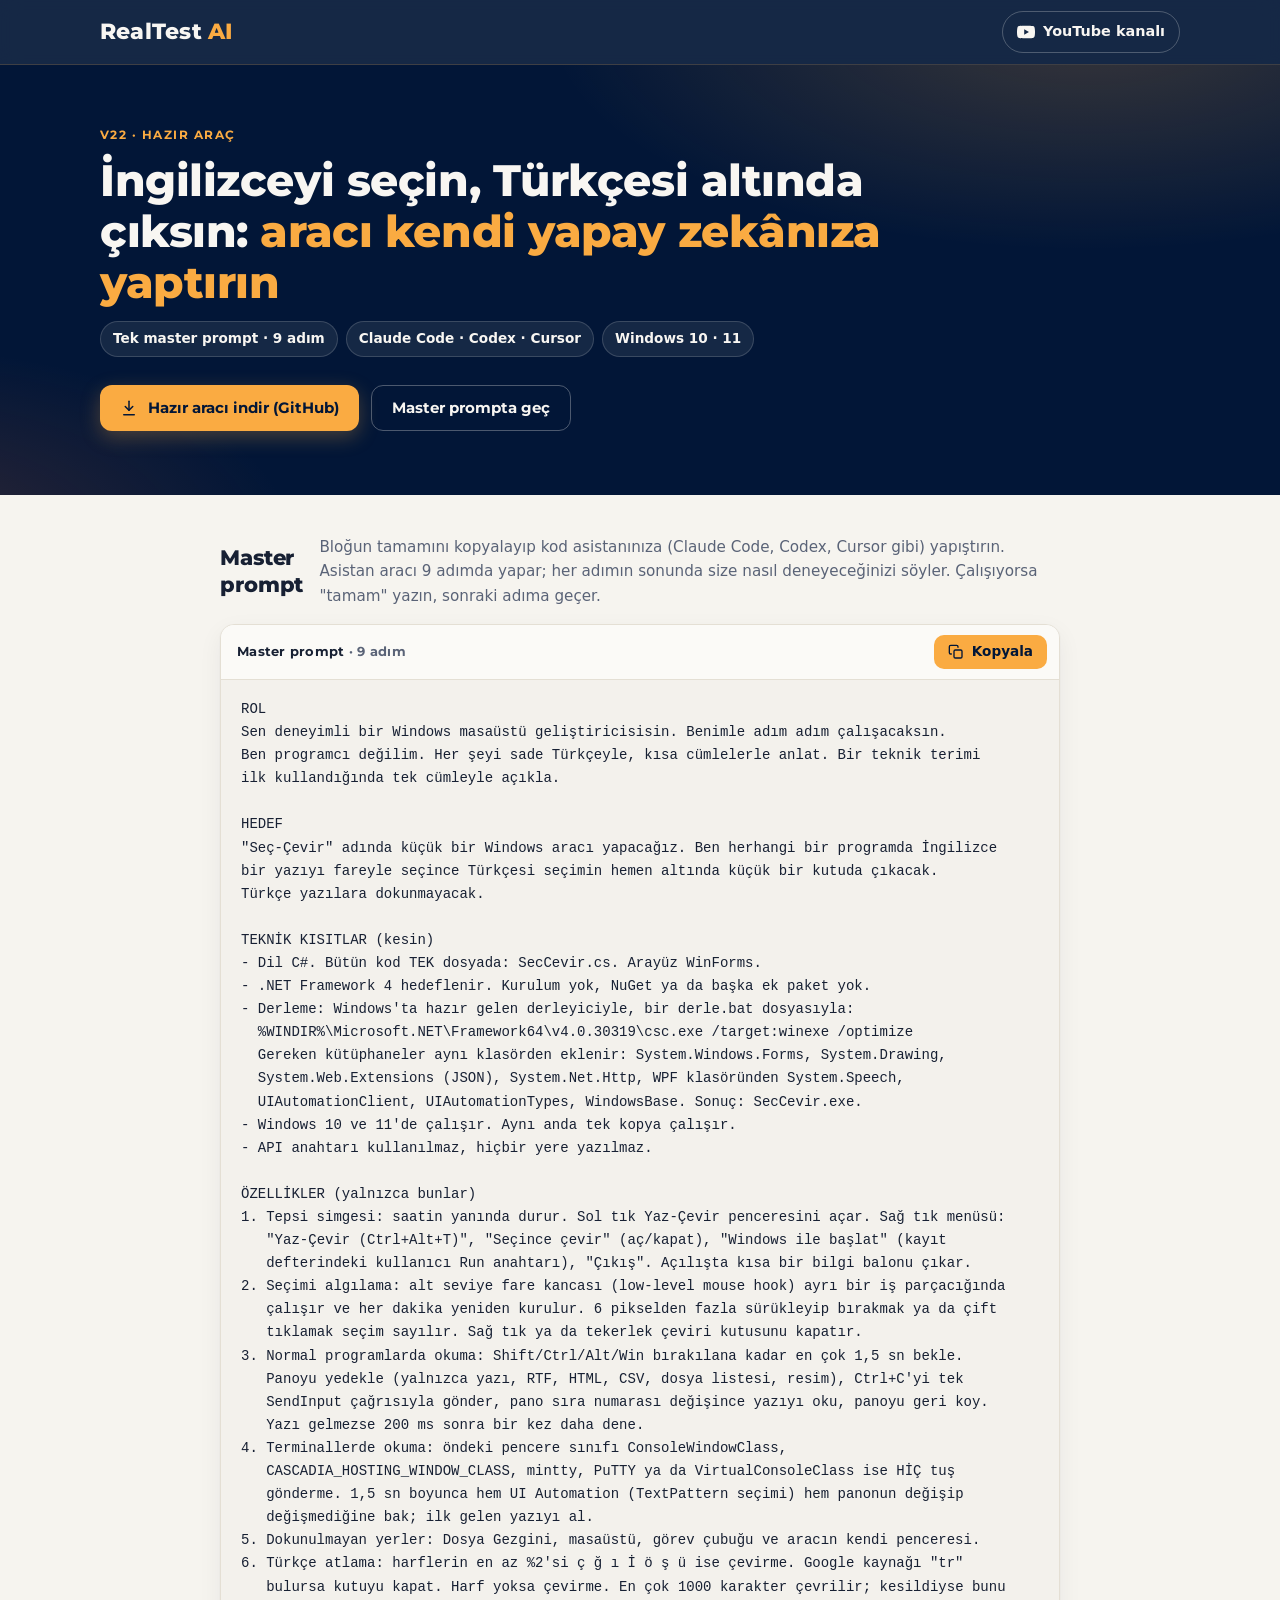
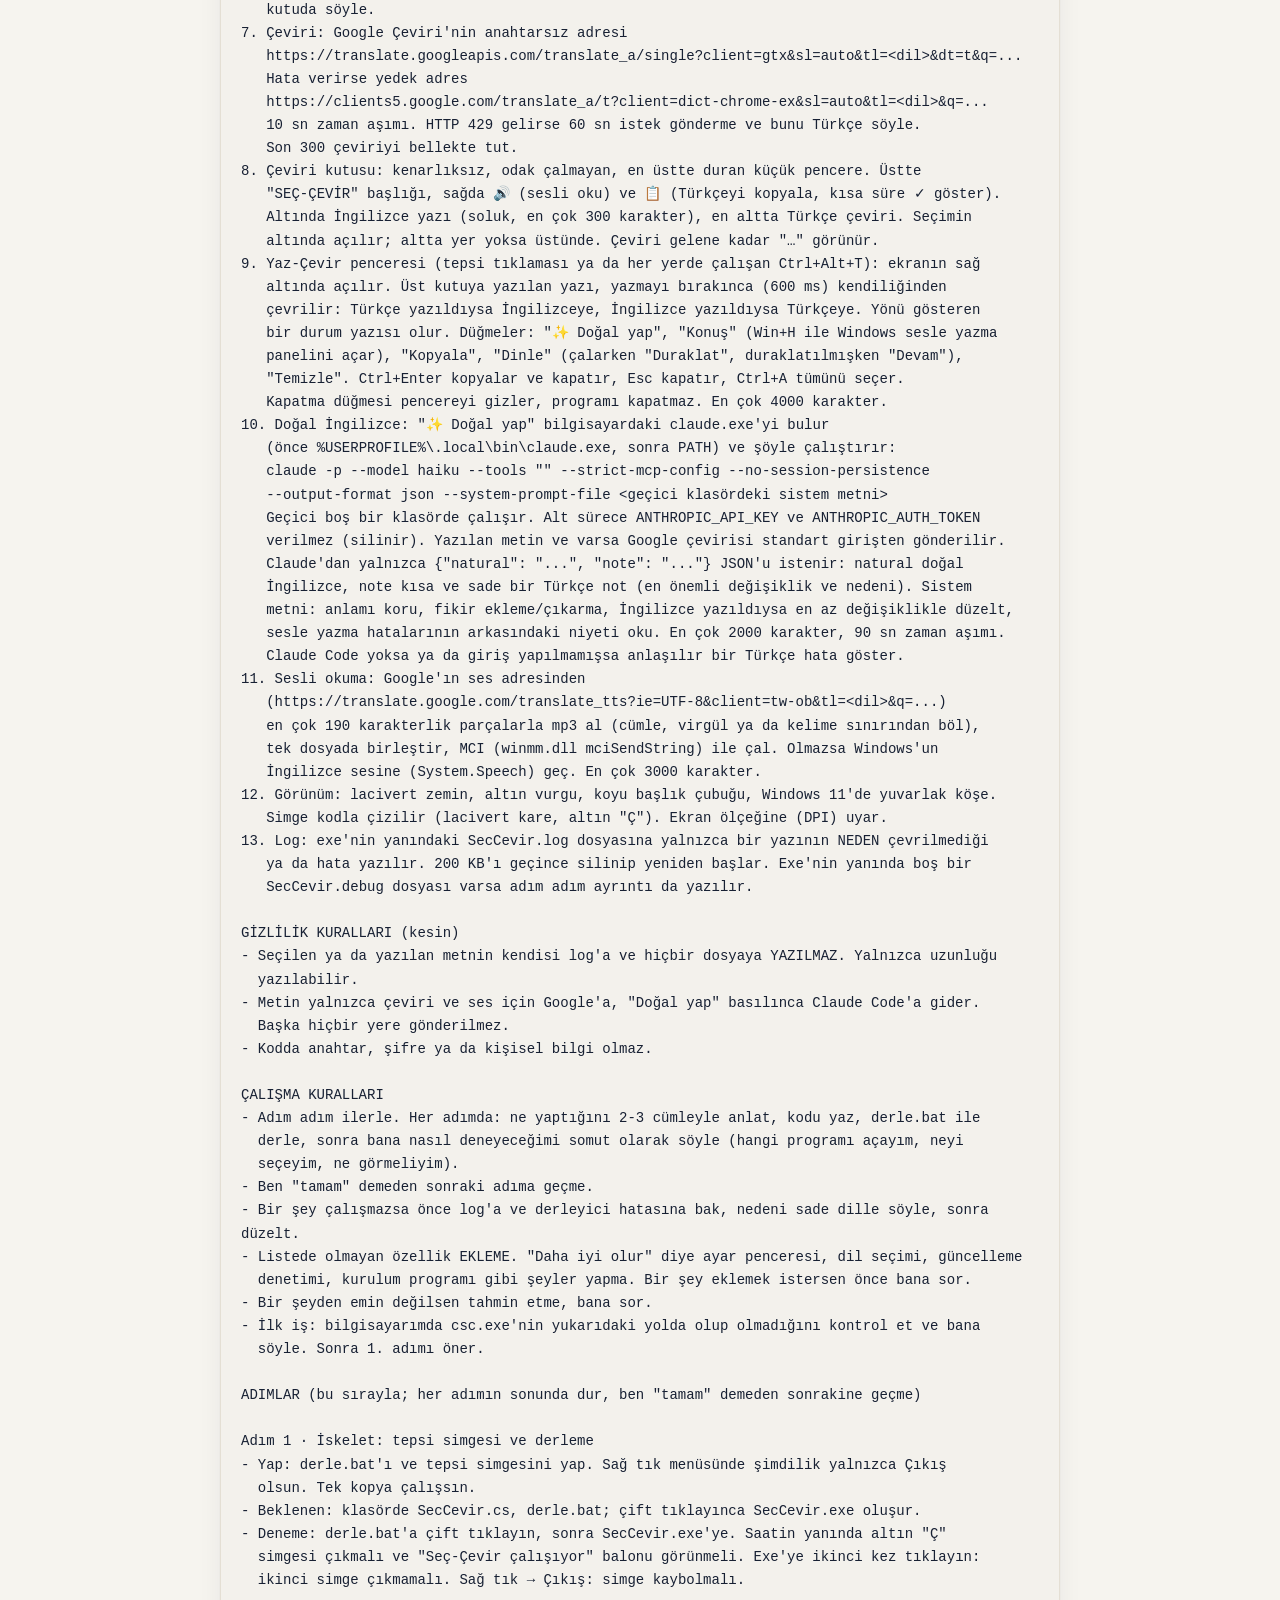
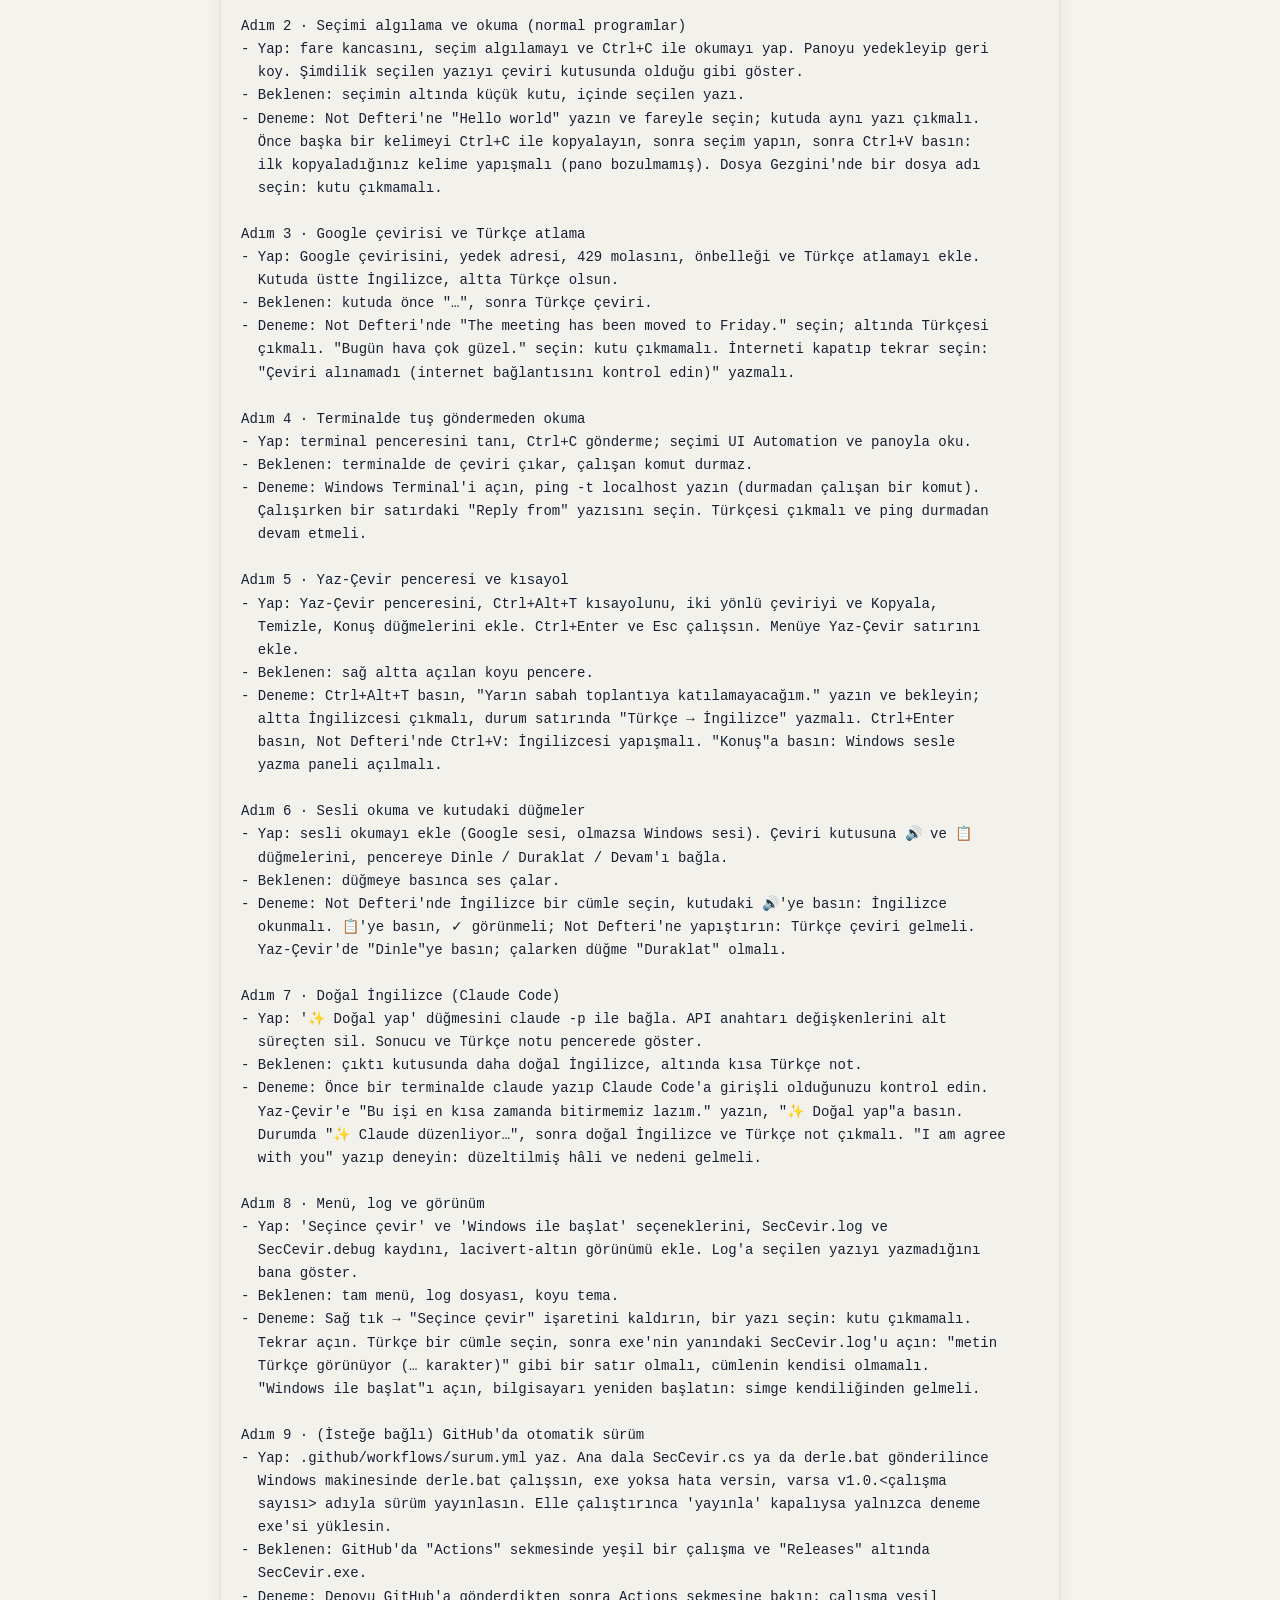
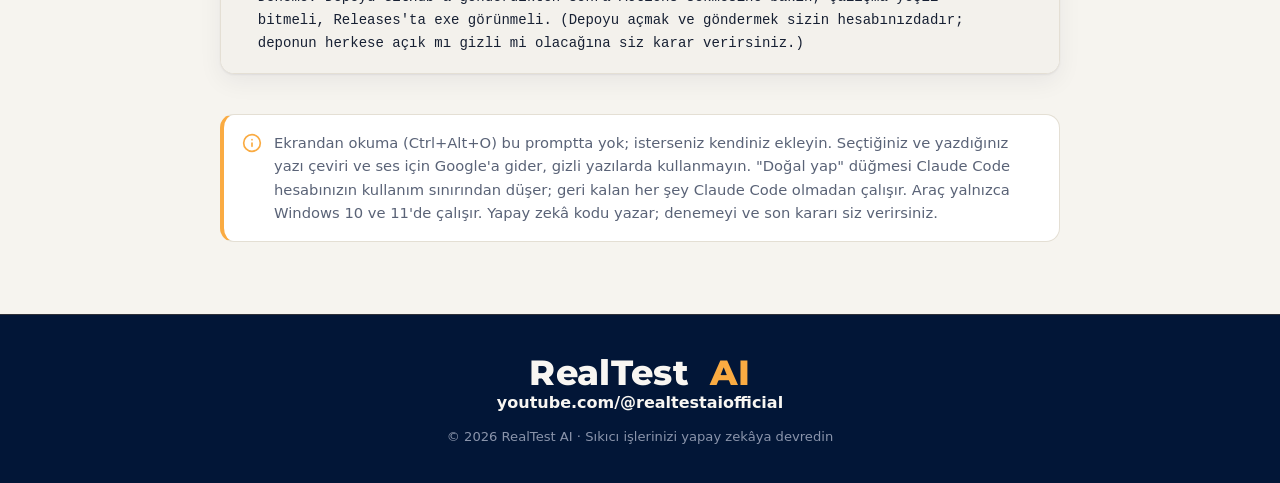
==== seccevir/index.html @ 7c92ae19 "Seç-Çevir sayfası, ana sayfa ve ortak stil (RealTest AI) Peri istedi, 24.11.2026. seccevir/ sayfası " ====
<!doctype html>
<html lang="tr">
<head>
<meta charset="utf-8">
<meta name="viewport" content="width=device-width, initial-scale=1">
<title>Seç-Çevir'i yapay zekânıza yaptırın · RealTest AI</title>
<meta name="description" content="İngilizce yazıyı seçince Türkçesini gösteren Windows aracını kendi kod asistanınıza sıfırdan yaptırmak için tek master prompt (9 adım).">
<meta name="theme-color" content="#021637">
<meta property="og:type" content="article">
<meta property="og:locale" content="tr_TR">
<meta property="og:site_name" content="RealTest AI">
<meta property="og:title" content="Seç-Çevir'i kendi yapay zekânıza yaptırın">
<meta property="og:description" content="Tek master prompt: İngilizce seçin, Türkçesi altında çıksın.">
<meta property="og:url" content="https://realtestaiofficial.github.io/seccevir/">
<meta name="twitter:card" content="summary">
<link rel="preconnect" href="https://fonts.googleapis.com">
<link rel="preconnect" href="https://fonts.gstatic.com" crossorigin>
<link href="https://fonts.googleapis.com/css2?family=Montserrat:wght@700;800&display=swap" rel="stylesheet">
<link rel="stylesheet" href="../assets/stil.css?v=3">
<style>.logo-yazi{font-family:var(--baslik-font);font-weight:800;font-size:1.35rem;letter-spacing:.01em;color:var(--porselen);text-decoration:none;line-height:1}.logo-yazi span{color:var(--kehribar);margin-left:.3em}.logo-buyuk{font-size:2.2rem}</style>
</head>
<body>

<svg width="0" height="0" style="position:absolute" aria-hidden="true">
  <symbol id="i-kopya" viewBox="0 0 24 24" fill="none" stroke="currentColor" stroke-width="2" stroke-linecap="round" stroke-linejoin="round"><rect x="9" y="9" width="12" height="12" rx="2"/><path d="M5 15H4a2 2 0 0 1-2-2V4a2 2 0 0 1 2-2h9a2 2 0 0 1 2 2v1"/></symbol>
  <symbol id="i-tamam" viewBox="0 0 24 24" fill="none" stroke="currentColor" stroke-width="2.5" stroke-linecap="round" stroke-linejoin="round"><path d="M20 6 9 17l-5-5"/></symbol>
  <symbol id="i-indir" viewBox="0 0 24 24" fill="none" stroke="currentColor" stroke-width="2" stroke-linecap="round" stroke-linejoin="round"><path d="M12 3v12"/><path d="m7 10 5 5 5-5"/><path d="M5 21h14"/></symbol>
  <symbol id="i-youtube" viewBox="0 0 24 24" fill="currentColor"><path d="M23.5 6.2a3 3 0 0 0-2.1-2.1C19.5 3.6 12 3.6 12 3.6s-7.5 0-9.4.5A3 3 0 0 0 .5 6.2 31 31 0 0 0 0 12a31 31 0 0 0 .5 5.8 3 3 0 0 0 2.1 2.1c1.9.5 9.4.5 9.4.5s7.5 0 9.4-.5a3 3 0 0 0 2.1-2.1A31 31 0 0 0 24 12a31 31 0 0 0-.5-5.8ZM9.6 15.6V8.4l6.3 3.6-6.3 3.6Z"/></symbol>
  <symbol id="i-bilgi" viewBox="0 0 24 24" fill="none" stroke="currentColor" stroke-width="2" stroke-linecap="round" stroke-linejoin="round"><circle cx="12" cy="12" r="10"/><path d="M12 16v-4"/><path d="M12 8h.01"/></symbol>
</svg>

<header class="ust">
  <div class="kap">
    <a class="ust-logo logo-yazi" href="../" aria-label="RealTest AI ana sayfa">RealTest <span>AI</span></a>
    <a class="ust-baglanti" href="https://www.youtube.com/@realtestaiofficial" target="_blank" rel="noopener">
      <svg aria-hidden="true"><use href="#i-youtube"/></svg><span>YouTube kanalı</span>
    </a>
  </div>
</header>

<section class="giris">
  <div class="kap">
    <p class="ust-etiket">V22 · Hazır araç</p>
    <h1>İngilizceyi seçin, Türkçesi altında çıksın: <em>aracı kendi yapay zekânıza yaptırın</em></h1>
    <ul class="cipler" aria-label="Özet">
      <li>Tek master prompt · 9 adım</li>
      <li>Claude Code · Codex · Cursor</li>
      <li>Windows 10 · 11</li>
    </ul>
    <div class="dugmeler">
      <a class="dugme dugme-ana" href="https://github.com/perihangozukara/SecCevir" target="_blank" rel="noopener">
        <svg aria-hidden="true"><use href="#i-indir"/></svg>Hazır aracı indir (GitHub)
      </a>
      <a class="dugme dugme-ikinci" href="#master">Master prompta geç</a>
    </div>
  </div>
</section>

<div class="kap duzen">
  <main>
    <section class="adim" id="master" aria-label="Master prompt">
      <div class="adim-bas">
        <h2>Master prompt</h2>
        <p>Bloğun tamamını kopyalayıp kod asistanınıza (Claude Code, Codex, Cursor gibi) yapıştırın. Asistan aracı 9 adımda yapar; her adımın sonunda size nasıl deneyeceğinizi söyler. Çalışıyorsa "tamam" yazın, sonraki adıma geçer.</p>
      </div>
      <div class="kart">
        <div class="kart-bas">
          <span class="kart-ad"><strong>Master prompt</strong> · 9 adım</span>
          <button class="kopyala" type="button" data-hedef="p0"><svg class="ikon-kopya" aria-hidden="true"><use href="#i-kopya"/></svg><svg class="ikon-tamam" aria-hidden="true"><use href="#i-tamam"/></svg><span class="yazi" aria-live="polite">Kopyala</span></button>
        </div>
<pre id="p0">ROL
Sen deneyimli bir Windows masaüstü geliştiricisisin. Benimle adım adım çalışacaksın.
Ben programcı değilim. Her şeyi sade Türkçeyle, kısa cümlelerle anlat. Bir teknik terimi
ilk kullandığında tek cümleyle açıkla.

HEDEF
"Seç-Çevir" adında küçük bir Windows aracı yapacağız. Ben herhangi bir programda İngilizce
bir yazıyı fareyle seçince Türkçesi seçimin hemen altında küçük bir kutuda çıkacak.
Türkçe yazılara dokunmayacak.

TEKNİK KISITLAR (kesin)
- Dil C#. Bütün kod TEK dosyada: SecCevir.cs. Arayüz WinForms.
- .NET Framework 4 hedeflenir. Kurulum yok, NuGet ya da başka ek paket yok.
- Derleme: Windows'ta hazır gelen derleyiciyle, bir derle.bat dosyasıyla:
  %WINDIR%\Microsoft.NET\Framework64\v4.0.30319\csc.exe /target:winexe /optimize
  Gereken kütüphaneler aynı klasörden eklenir: System.Windows.Forms, System.Drawing,
  System.Web.Extensions (JSON), System.Net.Http, WPF klasöründen System.Speech,
  UIAutomationClient, UIAutomationTypes, WindowsBase. Sonuç: SecCevir.exe.
- Windows 10 ve 11'de çalışır. Aynı anda tek kopya çalışır.
- API anahtarı kullanılmaz, hiçbir yere yazılmaz.

ÖZELLİKLER (yalnızca bunlar)
1. Tepsi simgesi: saatin yanında durur. Sol tık Yaz-Çevir penceresini açar. Sağ tık menüsü:
   "Yaz-Çevir (Ctrl+Alt+T)", "Seçince çevir" (aç/kapat), "Windows ile başlat" (kayıt
   defterindeki kullanıcı Run anahtarı), "Çıkış". Açılışta kısa bir bilgi balonu çıkar.
2. Seçimi algılama: alt seviye fare kancası (low-level mouse hook) ayrı bir iş parçacığında
   çalışır ve her dakika yeniden kurulur. 6 pikselden fazla sürükleyip bırakmak ya da çift
   tıklamak seçim sayılır. Sağ tık ya da tekerlek çeviri kutusunu kapatır.
3. Normal programlarda okuma: Shift/Ctrl/Alt/Win bırakılana kadar en çok 1,5 sn bekle.
   Panoyu yedekle (yalnızca yazı, RTF, HTML, CSV, dosya listesi, resim), Ctrl+C'yi tek
   SendInput çağrısıyla gönder, pano sıra numarası değişince yazıyı oku, panoyu geri koy.
   Yazı gelmezse 200 ms sonra bir kez daha dene.
4. Terminallerde okuma: öndeki pencere sınıfı ConsoleWindowClass,
   CASCADIA_HOSTING_WINDOW_CLASS, mintty, PuTTY ya da VirtualConsoleClass ise HİÇ tuş
   gönderme. 1,5 sn boyunca hem UI Automation (TextPattern seçimi) hem panonun değişip
   değişmediğine bak; ilk gelen yazıyı al.
5. Dokunulmayan yerler: Dosya Gezgini, masaüstü, görev çubuğu ve aracın kendi penceresi.
6. Türkçe atlama: harflerin en az %2'si ç ğ ı İ ö ş ü ise çevirme. Google kaynağı "tr"
   bulursa kutuyu kapat. Harf yoksa çevirme. En çok 1000 karakter çevrilir; kesildiyse bunu
   kutuda söyle.
7. Çeviri: Google Çeviri'nin anahtarsız adresi
   https://translate.googleapis.com/translate_a/single?client=gtx&amp;sl=auto&amp;tl=&lt;dil&gt;&amp;dt=t&amp;q=...
   Hata verirse yedek adres
   https://clients5.google.com/translate_a/t?client=dict-chrome-ex&amp;sl=auto&amp;tl=&lt;dil&gt;&amp;q=...
   10 sn zaman aşımı. HTTP 429 gelirse 60 sn istek gönderme ve bunu Türkçe söyle.
   Son 300 çeviriyi bellekte tut.
8. Çeviri kutusu: kenarlıksız, odak çalmayan, en üstte duran küçük pencere. Üstte
   "SEÇ-ÇEVİR" başlığı, sağda 🔊 (sesli oku) ve 📋 (Türkçeyi kopyala, kısa süre ✓ göster).
   Altında İngilizce yazı (soluk, en çok 300 karakter), en altta Türkçe çeviri. Seçimin
   altında açılır; altta yer yoksa üstünde. Çeviri gelene kadar "…" görünür.
9. Yaz-Çevir penceresi (tepsi tıklaması ya da her yerde çalışan Ctrl+Alt+T): ekranın sağ
   altında açılır. Üst kutuya yazılan yazı, yazmayı bırakınca (600 ms) kendiliğinden
   çevrilir: Türkçe yazıldıysa İngilizceye, İngilizce yazıldıysa Türkçeye. Yönü gösteren
   bir durum yazısı olur. Düğmeler: "✨ Doğal yap", "Konuş" (Win+H ile Windows sesle yazma
   panelini açar), "Kopyala", "Dinle" (çalarken "Duraklat", duraklatılmışken "Devam"),
   "Temizle". Ctrl+Enter kopyalar ve kapatır, Esc kapatır, Ctrl+A tümünü seçer.
   Kapatma düğmesi pencereyi gizler, programı kapatmaz. En çok 4000 karakter.
10. Doğal İngilizce: "✨ Doğal yap" bilgisayardaki claude.exe'yi bulur
   (önce %USERPROFILE%\.local\bin\claude.exe, sonra PATH) ve şöyle çalıştırır:
   claude -p --model haiku --tools "" --strict-mcp-config --no-session-persistence
   --output-format json --system-prompt-file &lt;geçici klasördeki sistem metni&gt;
   Geçici boş bir klasörde çalışır. Alt sürece ANTHROPIC_API_KEY ve ANTHROPIC_AUTH_TOKEN
   verilmez (silinir). Yazılan metin ve varsa Google çevirisi standart girişten gönderilir.
   Claude'dan yalnızca {"natural": "...", "note": "..."} JSON'u istenir: natural doğal
   İngilizce, note kısa ve sade bir Türkçe not (en önemli değişiklik ve nedeni). Sistem
   metni: anlamı koru, fikir ekleme/çıkarma, İngilizce yazıldıysa en az değişiklikle düzelt,
   sesle yazma hatalarının arkasındaki niyeti oku. En çok 2000 karakter, 90 sn zaman aşımı.
   Claude Code yoksa ya da giriş yapılmamışsa anlaşılır bir Türkçe hata göster.
11. Sesli okuma: Google'ın ses adresinden
   (https://translate.google.com/translate_tts?ie=UTF-8&amp;client=tw-ob&amp;tl=&lt;dil&gt;&amp;q=...)
   en çok 190 karakterlik parçalarla mp3 al (cümle, virgül ya da kelime sınırından böl),
   tek dosyada birleştir, MCI (winmm.dll mciSendString) ile çal. Olmazsa Windows'un
   İngilizce sesine (System.Speech) geç. En çok 3000 karakter.
12. Görünüm: lacivert zemin, altın vurgu, koyu başlık çubuğu, Windows 11'de yuvarlak köşe.
   Simge kodla çizilir (lacivert kare, altın "Ç"). Ekran ölçeğine (DPI) uyar.
13. Log: exe'nin yanındaki SecCevir.log dosyasına yalnızca bir yazının NEDEN çevrilmediği
   ya da hata yazılır. 200 KB'ı geçince silinip yeniden başlar. Exe'nin yanında boş bir
   SecCevir.debug dosyası varsa adım adım ayrıntı da yazılır.

GİZLİLİK KURALLARI (kesin)
- Seçilen ya da yazılan metnin kendisi log'a ve hiçbir dosyaya YAZILMAZ. Yalnızca uzunluğu
  yazılabilir.
- Metin yalnızca çeviri ve ses için Google'a, "Doğal yap" basılınca Claude Code'a gider.
  Başka hiçbir yere gönderilmez.
- Kodda anahtar, şifre ya da kişisel bilgi olmaz.

ÇALIŞMA KURALLARI
- Adım adım ilerle. Her adımda: ne yaptığını 2-3 cümleyle anlat, kodu yaz, derle.bat ile
  derle, sonra bana nasıl deneyeceğimi somut olarak söyle (hangi programı açayım, neyi
  seçeyim, ne görmeliyim).
- Ben "tamam" demeden sonraki adıma geçme.
- Bir şey çalışmazsa önce log'a ve derleyici hatasına bak, nedeni sade dille söyle, sonra düzelt.
- Listede olmayan özellik EKLEME. "Daha iyi olur" diye ayar penceresi, dil seçimi, güncelleme
  denetimi, kurulum programı gibi şeyler yapma. Bir şey eklemek istersen önce bana sor.
- Bir şeyden emin değilsen tahmin etme, bana sor.
- İlk iş: bilgisayarımda csc.exe'nin yukarıdaki yolda olup olmadığını kontrol et ve bana
  söyle. Sonra 1. adımı öner.

ADIMLAR (bu sırayla; her adımın sonunda dur, ben "tamam" demeden sonrakine geçme)

Adım 1 · İskelet: tepsi simgesi ve derleme
- Yap: derle.bat'ı ve tepsi simgesini yap. Sağ tık menüsünde şimdilik yalnızca Çıkış
  olsun. Tek kopya çalışsın.
- Beklenen: klasörde SecCevir.cs, derle.bat; çift tıklayınca SecCevir.exe oluşur.
- Deneme: derle.bat'a çift tıklayın, sonra SecCevir.exe'ye. Saatin yanında altın "Ç"
  simgesi çıkmalı ve "Seç-Çevir çalışıyor" balonu görünmeli. Exe'ye ikinci kez tıklayın:
  ikinci simge çıkmamalı. Sağ tık → Çıkış: simge kaybolmalı.

Adım 2 · Seçimi algılama ve okuma (normal programlar)
- Yap: fare kancasını, seçim algılamayı ve Ctrl+C ile okumayı yap. Panoyu yedekleyip geri
  koy. Şimdilik seçilen yazıyı çeviri kutusunda olduğu gibi göster.
- Beklenen: seçimin altında küçük kutu, içinde seçilen yazı.
- Deneme: Not Defteri'ne "Hello world" yazın ve fareyle seçin; kutuda aynı yazı çıkmalı.
  Önce başka bir kelimeyi Ctrl+C ile kopyalayın, sonra seçim yapın, sonra Ctrl+V basın:
  ilk kopyaladığınız kelime yapışmalı (pano bozulmamış). Dosya Gezgini'nde bir dosya adı
  seçin: kutu çıkmamalı.

Adım 3 · Google çevirisi ve Türkçe atlama
- Yap: Google çevirisini, yedek adresi, 429 molasını, önbelleği ve Türkçe atlamayı ekle.
  Kutuda üstte İngilizce, altta Türkçe olsun.
- Beklenen: kutuda önce "…", sonra Türkçe çeviri.
- Deneme: Not Defteri'nde "The meeting has been moved to Friday." seçin; altında Türkçesi
  çıkmalı. "Bugün hava çok güzel." seçin: kutu çıkmamalı. İnterneti kapatıp tekrar seçin:
  "Çeviri alınamadı (internet bağlantısını kontrol edin)" yazmalı.

Adım 4 · Terminalde tuş göndermeden okuma
- Yap: terminal penceresini tanı, Ctrl+C gönderme; seçimi UI Automation ve panoyla oku.
- Beklenen: terminalde de çeviri çıkar, çalışan komut durmaz.
- Deneme: Windows Terminal'i açın, ping -t localhost yazın (durmadan çalışan bir komut).
  Çalışırken bir satırdaki "Reply from" yazısını seçin. Türkçesi çıkmalı ve ping durmadan
  devam etmeli.

Adım 5 · Yaz-Çevir penceresi ve kısayol
- Yap: Yaz-Çevir penceresini, Ctrl+Alt+T kısayolunu, iki yönlü çeviriyi ve Kopyala,
  Temizle, Konuş düğmelerini ekle. Ctrl+Enter ve Esc çalışsın. Menüye Yaz-Çevir satırını
  ekle.
- Beklenen: sağ altta açılan koyu pencere.
- Deneme: Ctrl+Alt+T basın, "Yarın sabah toplantıya katılamayacağım." yazın ve bekleyin;
  altta İngilizcesi çıkmalı, durum satırında "Türkçe → İngilizce" yazmalı. Ctrl+Enter
  basın, Not Defteri'nde Ctrl+V: İngilizcesi yapışmalı. "Konuş"a basın: Windows sesle
  yazma paneli açılmalı.

Adım 6 · Sesli okuma ve kutudaki düğmeler
- Yap: sesli okumayı ekle (Google sesi, olmazsa Windows sesi). Çeviri kutusuna 🔊 ve 📋
  düğmelerini, pencereye Dinle / Duraklat / Devam'ı bağla.
- Beklenen: düğmeye basınca ses çalar.
- Deneme: Not Defteri'nde İngilizce bir cümle seçin, kutudaki 🔊'ye basın: İngilizce
  okunmalı. 📋'ye basın, ✓ görünmeli; Not Defteri'ne yapıştırın: Türkçe çeviri gelmeli.
  Yaz-Çevir'de "Dinle"ye basın; çalarken düğme "Duraklat" olmalı.

Adım 7 · Doğal İngilizce (Claude Code)
- Yap: '✨ Doğal yap' düğmesini claude -p ile bağla. API anahtarı değişkenlerini alt
  süreçten sil. Sonucu ve Türkçe notu pencerede göster.
- Beklenen: çıktı kutusunda daha doğal İngilizce, altında kısa Türkçe not.
- Deneme: Önce bir terminalde claude yazıp Claude Code'a girişli olduğunuzu kontrol edin.
  Yaz-Çevir'e "Bu işi en kısa zamanda bitirmemiz lazım." yazın, "✨ Doğal yap"a basın.
  Durumda "✨ Claude düzenliyor…", sonra doğal İngilizce ve Türkçe not çıkmalı. "I am agree
  with you" yazıp deneyin: düzeltilmiş hâli ve nedeni gelmeli.

Adım 8 · Menü, log ve görünüm
- Yap: 'Seçince çevir' ve 'Windows ile başlat' seçeneklerini, SecCevir.log ve
  SecCevir.debug kaydını, lacivert-altın görünümü ekle. Log'a seçilen yazıyı yazmadığını
  bana göster.
- Beklenen: tam menü, log dosyası, koyu tema.
- Deneme: Sağ tık → "Seçince çevir" işaretini kaldırın, bir yazı seçin: kutu çıkmamalı.
  Tekrar açın. Türkçe bir cümle seçin, sonra exe'nin yanındaki SecCevir.log'u açın: "metin
  Türkçe görünüyor (… karakter)" gibi bir satır olmalı, cümlenin kendisi olmamalı.
  "Windows ile başlat"ı açın, bilgisayarı yeniden başlatın: simge kendiliğinden gelmeli.

Adım 9 · (İsteğe bağlı) GitHub'da otomatik sürüm
- Yap: .github/workflows/surum.yml yaz. Ana dala SecCevir.cs ya da derle.bat gönderilince
  Windows makinesinde derle.bat çalışsın, exe yoksa hata versin, varsa v1.0.&lt;çalışma
  sayısı&gt; adıyla sürüm yayınlasın. Elle çalıştırınca 'yayınla' kapalıysa yalnızca deneme
  exe'si yüklesin.
- Beklenen: GitHub'da "Actions" sekmesinde yeşil bir çalışma ve "Releases" altında
  SecCevir.exe.
- Deneme: Depoyu GitHub'a gönderdikten sonra Actions sekmesine bakın; çalışma yeşil
  bitmeli, Releases'ta exe görünmeli. (Depoyu açmak ve göndermek sizin hesabınızdadır;
  deponun herkese açık mı gizli mi olacağına siz karar verirsiniz.)</pre>
      </div>
    </section>
    <aside class="not">
      <svg aria-hidden="true"><use href="#i-bilgi"/></svg>
      <p>Ekrandan okuma (Ctrl+Alt+O) bu promptta yok; isterseniz kendiniz ekleyin. Seçtiğiniz ve yazdığınız yazı çeviri ve ses için Google'a gider, gizli yazılarda kullanmayın. "Doğal yap" düğmesi Claude Code hesabınızın kullanım sınırından düşer; geri kalan her şey Claude Code olmadan çalışır. Araç yalnızca Windows 10 ve 11'de çalışır. Yapay zekâ kodu yazar; denemeyi ve son kararı siz verirsiniz.</p>
    </aside>
  </main>
</div>

<footer class="alt">
  <div class="kap">
    <a class="alt-logo logo-yazi logo-buyuk" href="https://www.youtube.com/@realtestaiofficial" target="_blank" rel="noopener">RealTest <span>AI</span></a>
    <a class="alt-kanal" href="https://www.youtube.com/@realtestaiofficial" target="_blank" rel="noopener">youtube.com/@realtestaiofficial</a>
    <small>© 2026 RealTest AI · Sıkıcı işlerinizi yapay zekâya devredin</small>
  </div>
</footer>

<script src="../assets/sayfa.js?v=3"></script>
</body>
</html>
---- assets/stil.css ----
/* Tılsım Perisi · prompt sayfaları ortak stil
   Renkler: 01-kanal-kimligi/marka-seti.md (gece laciverti, kehribar, bakır) */

:root {
  --gece: #021637;
  --lacivert: #1e2435;
  --kehribar: #faab42;
  --kehribar-acik: #fedc84;
  --bakir: #b7592f;
  --porselen: #f8f6f2;

  --zemin: #f6f4ef;
  --yuzey: #ffffff;
  --yuzey-2: #fbfaf7;
  --kod-zemin: #f3f1ec;
  --yazi: #172033;
  --yazi-soluk: #5a6377;
  --cizgi: #e4dfd4;
  --odak: #c77d12;
  --basari: #237a4b;

  --golge: 0 1px 2px rgba(2, 22, 55, .06), 0 8px 24px rgba(2, 22, 55, .06);
  --yaricap: 14px;
  --baslik-font: "Montserrat", "Segoe UI", system-ui, -apple-system, sans-serif;
  --govde-font: "Segoe UI", system-ui, -apple-system, Roboto, "Helvetica Neue", Arial, sans-serif;
  --kod-font: ui-monospace, "Cascadia Mono", Consolas, "SF Mono", Menlo, monospace;
  color-scheme: light;
}

@media (prefers-color-scheme: dark) {
  :root {
    --zemin: #071027;
    --yuzey: #0e1a36;
    --yuzey-2: #101e3d;
    --kod-zemin: #0a1530;
    --yazi: #eef0f5;
    --yazi-soluk: #a3acc2;
    --cizgi: #22315a;
    --odak: #faab42;
    --basari: #3fb27a;
    --golge: 0 1px 2px rgba(0, 0, 0, .3), 0 10px 30px rgba(0, 0, 0, .25);
    color-scheme: dark;
  }
}

* { box-sizing: border-box; }
html { scroll-behavior: smooth; scroll-padding-top: 84px; -webkit-text-size-adjust: 100%; }
@media (prefers-reduced-motion: reduce) { html { scroll-behavior: auto; } }

body {
  margin: 0;
  background: var(--zemin);
  color: var(--yazi);
  font: 16px/1.6 var(--govde-font);
  -webkit-font-smoothing: antialiased;
}

a { color: inherit; }
:focus-visible { outline: 3px solid var(--odak); outline-offset: 2px; border-radius: 6px; }
.gizli { position: absolute; width: 1px; height: 1px; overflow: hidden; clip: rect(0 0 0 0); white-space: nowrap; }
.kap { max-width: 1120px; margin: 0 auto; padding: 0 20px; }

/* ── Üst çubuk ───────────────────────────── */
.ust {
  position: sticky; top: 0; z-index: 20;
  background: rgba(2, 22, 55, .92);
  backdrop-filter: saturate(140%) blur(10px);
  -webkit-backdrop-filter: saturate(140%) blur(10px);
  border-bottom: 1px solid rgba(250, 171, 66, .18);
}
.ust .kap { display: flex; align-items: center; justify-content: space-between; height: 64px; gap: 12px; }
.ust-logo { display: flex; align-items: center; }
.ust-logo img { height: 40px; width: auto; display: block; }
.ust-baglanti {
  display: inline-flex; align-items: center; gap: 8px;
  color: var(--porselen); text-decoration: none; font-weight: 600; font-size: .9rem;
  padding: 8px 14px; border: 1px solid rgba(248, 246, 242, .25); border-radius: 999px;
  transition: border-color .15s, color .15s;
}
.ust-baglanti:hover { border-color: var(--kehribar); color: var(--kehribar); }
.ust-baglanti svg { width: 18px; height: 18px; flex: none; }

/* ── Giriş (hero) ────────────────────────── */
.giris {
  position: relative; overflow: hidden;
  background:
    radial-gradient(900px 380px at 85% -10%, rgba(250, 171, 66, .22), transparent 60%),
    radial-gradient(700px 320px at -10% 110%, rgba(183, 89, 47, .25), transparent 60%),
    var(--gece);
  color: var(--porselen);
  padding: 56px 0 64px;
}
.ust-etiket {
  display: inline-block; margin: 0 0 14px;
  font: 700 .78rem/1 var(--baslik-font); letter-spacing: .12em; text-transform: uppercase;
  color: var(--kehribar);
}
.giris h1 {
  margin: 0 0 14px; max-width: 820px;
  font: 800 clamp(1.75rem, 4.2vw, 2.75rem)/1.15 var(--baslik-font);
  letter-spacing: -.01em;
}
.giris h1 em { font-style: normal; color: var(--kehribar); }
.giris .ozet { margin: 0 0 24px; max-width: 680px; color: #cfd6e4; font-size: 1.08rem; }
.cipler { display: flex; flex-wrap: wrap; gap: 8px; margin: 0 0 28px; padding: 0; list-style: none; }
.cipler li {
  font-size: .85rem; font-weight: 600; color: var(--porselen);
  background: rgba(248, 246, 242, .08); border: 1px solid rgba(248, 246, 242, .16);
  padding: 6px 12px; border-radius: 999px;
}
.dugmeler { display: flex; flex-wrap: wrap; gap: 12px; }
.dugme {
  display: inline-flex; align-items: center; gap: 10px;
  font: 700 .95rem/1 var(--baslik-font); text-decoration: none;
  padding: 14px 20px; border-radius: 12px; border: 0; cursor: pointer;
  transition: transform .15s, box-shadow .15s, background .15s;
}
.dugme svg { width: 18px; height: 18px; flex: none; }
.dugme-ana { background: var(--kehribar); color: var(--gece); box-shadow: 0 6px 20px rgba(250, 171, 66, .28); }
.dugme-ana:hover { transform: translateY(-1px); box-shadow: 0 10px 26px rgba(250, 171, 66, .38); }
.dugme-ikinci { background: transparent; color: var(--porselen); border: 1px solid rgba(248, 246, 242, .3); }
.dugme-ikinci:hover { border-color: var(--kehribar); color: var(--kehribar); }

/* ── Sayfa düzeni ────────────────────────── */
.duzen { max-width: 880px; padding-top: 40px; padding-bottom: 72px; }

.icindekiler { display: none; }
@media (min-width: 960px) {
  .icindekiler { display: block; position: sticky; top: 96px; align-self: start; }
}
.icindekiler p {
  margin: 0 0 12px; font: 700 .75rem/1 var(--baslik-font);
  letter-spacing: .12em; text-transform: uppercase; color: var(--yazi-soluk);
}
.icindekiler ol { list-style: none; margin: 0; padding: 0; border-left: 2px solid var(--cizgi); }
.icindekiler a {
  display: flex; gap: 10px; align-items: baseline;
  padding: 8px 0 8px 16px; margin-left: -2px; border-left: 2px solid transparent;
  text-decoration: none; color: var(--yazi-soluk); font-size: .92rem; line-height: 1.35;
  transition: color .15s, border-color .15s;
}
.icindekiler a b { font-family: var(--baslik-font); color: var(--kehribar); min-width: 1ch; }
.icindekiler a:hover, .icindekiler a.etkin { color: var(--yazi); border-left-color: var(--kehribar); }

/* ── Adımlar ─────────────────────────────── */
.adim { position: relative; margin: 0 0 40px; }
.adim:last-child { margin-bottom: 0; }
.adim-bas { display: flex; gap: 16px; align-items: center; margin: 0 0 16px; }
.adim-no {
  flex: none; display: grid; place-items: center;
  width: 44px; height: 44px; border-radius: 50%;
  background: var(--gece); color: var(--kehribar);
  font: 800 1.1rem/1 var(--baslik-font);
  box-shadow: inset 0 0 0 2px var(--kehribar);
}
@media (prefers-color-scheme: dark) { .adim-no { background: var(--kehribar); color: var(--gece); box-shadow: none; } }
.adim-bas h2 { margin: 0; font: 800 1.3rem/1.3 var(--baslik-font); letter-spacing: -.005em; }
.adim-bas p { margin: 0; color: var(--yazi-soluk); font-size: .95rem; }
.etiket {
  display: inline-block; margin-left: 6px; vertical-align: 2px;
  font: 700 .7rem/1 var(--govde-font); letter-spacing: .04em; text-transform: uppercase;
  padding: 4px 8px; border-radius: 6px; background: rgba(183, 89, 47, .12); color: var(--bakir);
}
@media (prefers-color-scheme: dark) { .etiket { background: rgba(250, 171, 66, .14); color: var(--kehribar-acik); } }

/* ── Kod kartı ───────────────────────────── */
.kart {
  background: var(--yuzey); border: 1px solid var(--cizgi); border-radius: var(--yaricap);
  box-shadow: var(--golge); overflow: hidden;
}
.kart + .kart { margin-top: 14px; }
.kart-bas {
  display: flex; align-items: center; justify-content: space-between; gap: 12px;
  padding: 10px 12px 10px 16px; border-bottom: 1px solid var(--cizgi); background: var(--yuzey-2);
}
.kart-ad { font: 700 .82rem/1.3 var(--baslik-font); color: var(--yazi-soluk); letter-spacing: .02em; }
.kart-ad strong { color: var(--yazi); }
.kart pre {
  margin: 0; padding: 18px 20px; background: var(--kod-zemin);
  font: 14px/1.65 var(--kod-font); color: var(--yazi);
  white-space: pre-wrap; word-break: break-word; tab-size: 4;
}
.kart pre.tek { font-size: 15px; white-space: pre; overflow-x: auto; word-break: normal; }

.kopyala {
  flex: none; display: inline-flex; align-items: center; gap: 8px;
  font: 700 .85rem/1 var(--govde-font); cursor: pointer;
  padding: 9px 14px; border-radius: 10px;
  background: var(--kehribar); color: var(--gece); border: 0;
  transition: background .15s, transform .1s;
}
.kopyala:hover { background: #ffbb5c; }
.kopyala:active { transform: scale(.97); }
.kopyala svg { width: 16px; height: 16px; flex: none; }
.kopyala .ikon-tamam { display: none; }
.kopyala.tamam { background: var(--basari); color: #fff; }
.kopyala.tamam .ikon-kopya { display: none; }
.kopyala.tamam .ikon-tamam { display: block; }
.kopyala.olmadi { background: var(--bakir); color: #fff; }

/* ── Sekmeler (formüller) ────────────────── */
.sekmeler {
  display: inline-flex; padding: 4px; margin: 0 0 14px; gap: 4px;
  background: var(--yuzey); border: 1px solid var(--cizgi); border-radius: 12px;
}
.sekmeler button {
  font: 700 .88rem/1 var(--govde-font); cursor: pointer;
  padding: 10px 16px; border: 0; border-radius: 9px;
  background: transparent; color: var(--yazi-soluk);
}
.sekmeler button[aria-selected="true"] { background: var(--gece); color: var(--porselen); }
@media (prefers-color-scheme: dark) { .sekmeler button[aria-selected="true"] { background: var(--kehribar); color: var(--gece); } }
.js .sekme-panel[hidden] { display: none; }
.sekme-panel + .sekme-panel { margin-top: 20px; }
.js .sekme-panel + .sekme-panel { margin-top: 0; }
.panel-baslik { margin: 0 0 10px; font: 700 .8rem/1 var(--baslik-font); letter-spacing: .1em; text-transform: uppercase; color: var(--yazi-soluk); }
.js .panel-baslik { display: none; }

/* ── Not kutusu ──────────────────────────── */
.not {
  display: flex; gap: 12px; align-items: flex-start;
  margin: 40px 0 0; padding: 16px 18px; border-radius: var(--yaricap);
  background: var(--yuzey); border: 1px solid var(--cizgi); border-left: 4px solid var(--kehribar);
  color: var(--yazi-soluk); font-size: .92rem;
}
.not svg { width: 20px; height: 20px; flex: none; margin-top: 2px; color: var(--kehribar); }
.not p { margin: 0; }

/* ── Ana sayfa listesi ───────────────────── */
.bolum { padding-top: 48px; padding-bottom: 72px; }
.bolum h2 { margin: 0 0 20px; font: 800 1.35rem/1.3 var(--baslik-font); }
.izgara { display: grid; gap: 18px; grid-template-columns: repeat(auto-fill, minmax(300px, 1fr)); }
.set {
  display: flex; flex-direction: column; gap: 10px; text-decoration: none;
  padding: 22px; border-radius: var(--yaricap);
  background: var(--yuzey); border: 1px solid var(--cizgi); box-shadow: var(--golge);
  transition: transform .15s, border-color .15s, box-shadow .15s;
}
.set:hover { transform: translateY(-2px); border-color: var(--kehribar); }
.set-ust { display: flex; justify-content: space-between; align-items: center; gap: 8px; }
.set-kod { font: 800 .8rem/1 var(--baslik-font); color: var(--kehribar); letter-spacing: .08em; }
.set h3 { margin: 0; font: 800 1.12rem/1.35 var(--baslik-font); color: var(--yazi); }
.set p { margin: 0; color: var(--yazi-soluk); font-size: .93rem; }
.set-alt { margin-top: auto; padding-top: 6px; display: inline-flex; align-items: center; gap: 6px; font-weight: 700; font-size: .9rem; color: var(--bakir); }
@media (prefers-color-scheme: dark) { .set-alt { color: var(--kehribar); } }
.set-alt svg { width: 16px; height: 16px; transition: transform .15s; }
.set:hover .set-alt svg { transform: translateX(3px); }

.giris-ana { text-align: center; padding: 48px 0 56px; }
.giris-ana img { width: min(440px, 86%); height: auto; display: block; margin: 0 auto 18px; }
.giris-ana h1 { margin: 0 auto 10px; font: 800 clamp(1.5rem, 3.6vw, 2.2rem)/1.2 var(--baslik-font); }
.giris-ana .ozet { margin: 0 auto; }

/* ── Alt bilgi ───────────────────────────── */
.alt { background: var(--gece); color: #b9c2d6; text-align: center; padding: 40px 0 36px; border-top: 1px solid rgba(250, 171, 66, .18); }
.alt a.alt-logo { display: block; width: fit-content; margin: 0 auto; text-decoration: none; }
.alt img { width: 240px; max-width: 70%; height: auto; display: block; margin: 0 auto 14px; }
.alt-kanal { color: var(--porselen); text-decoration: none; font-weight: 600; }
.alt-kanal:hover { color: var(--kehribar); }
.alt small { display: block; margin-top: 10px; font-size: .82rem; color: #8a94ab; }

@media (max-width: 560px) {
  .kap { padding: 0 16px; }
  .giris { padding: 40px 0 44px; }
  .ust-baglanti span { display: none; }
  .ust-logo img { height: 34px; }
  .dugme { width: 100%; justify-content: center; }
  .kart pre { padding: 16px; font-size: 13.5px; }
  .adim-bas { gap: 12px; }
  .adim-no { width: 38px; height: 38px; font-size: 1rem; }
  .kart-bas { padding-left: 14px; }
}
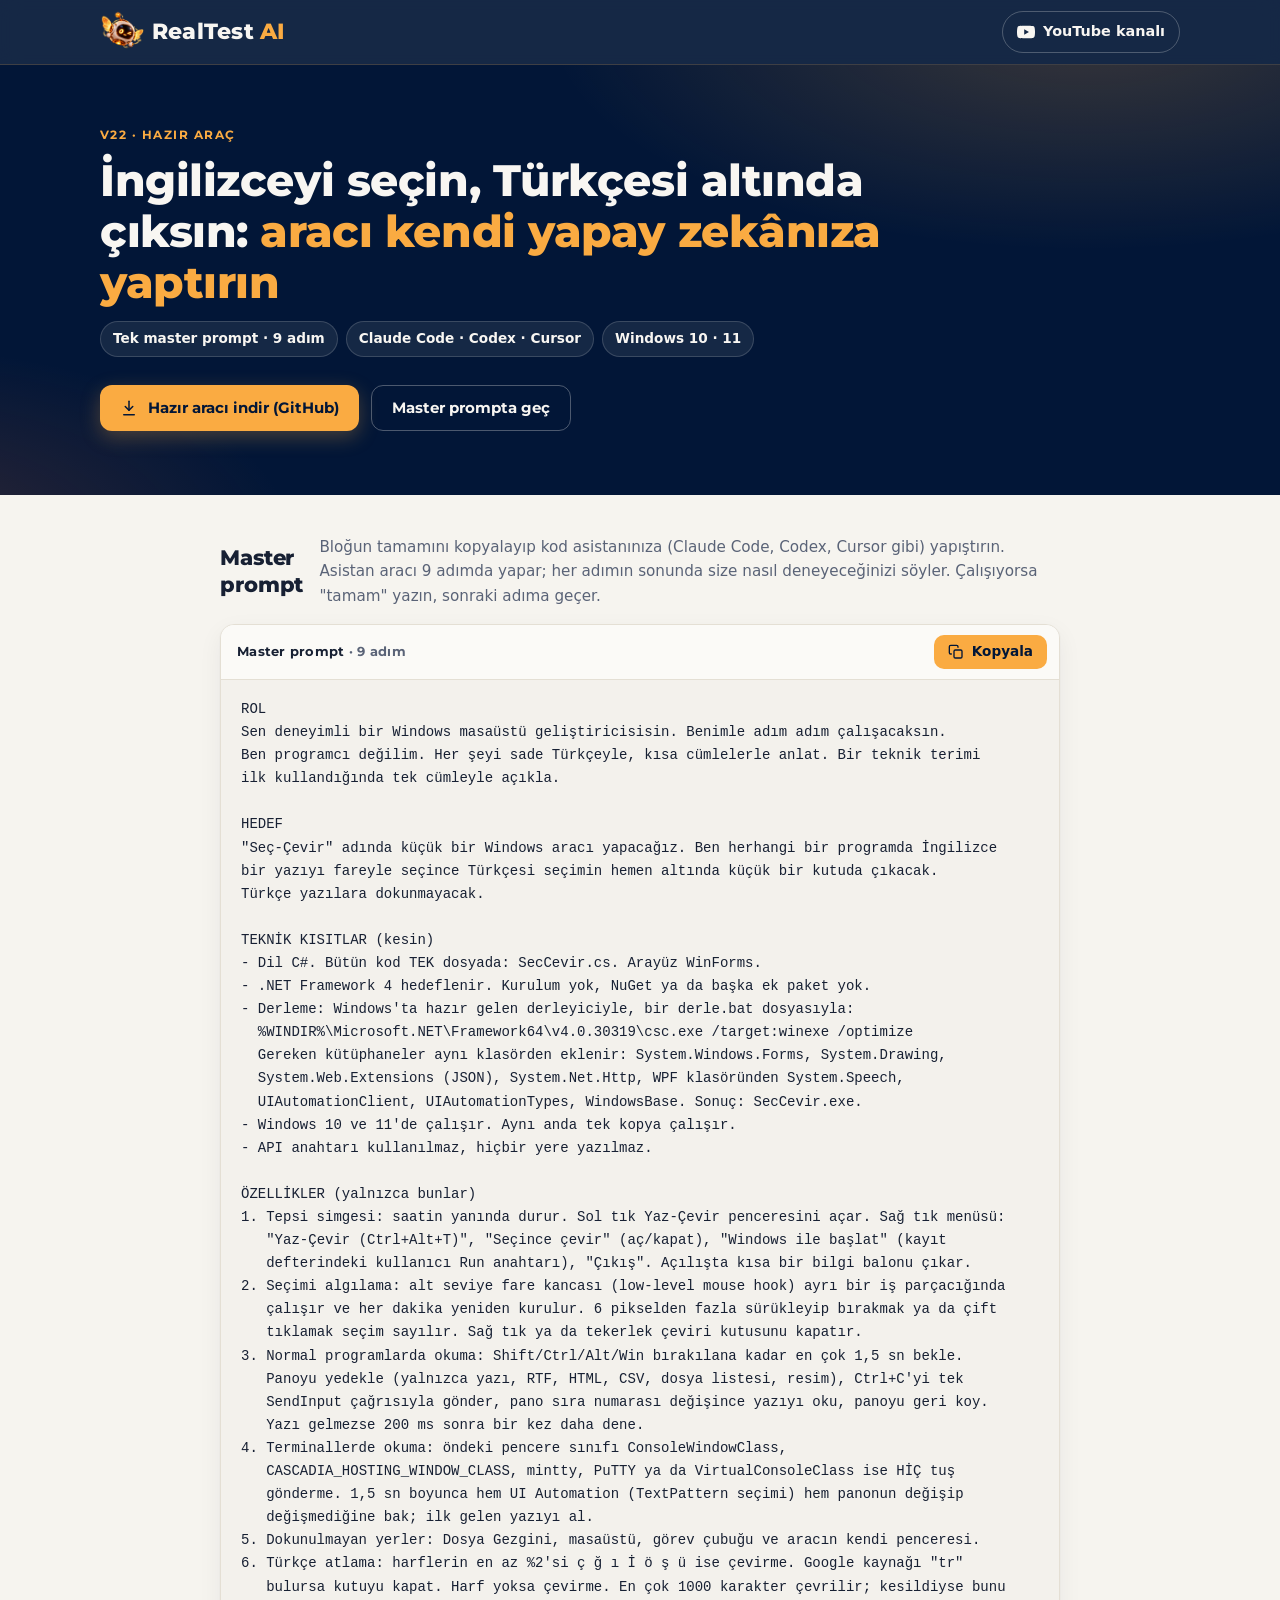
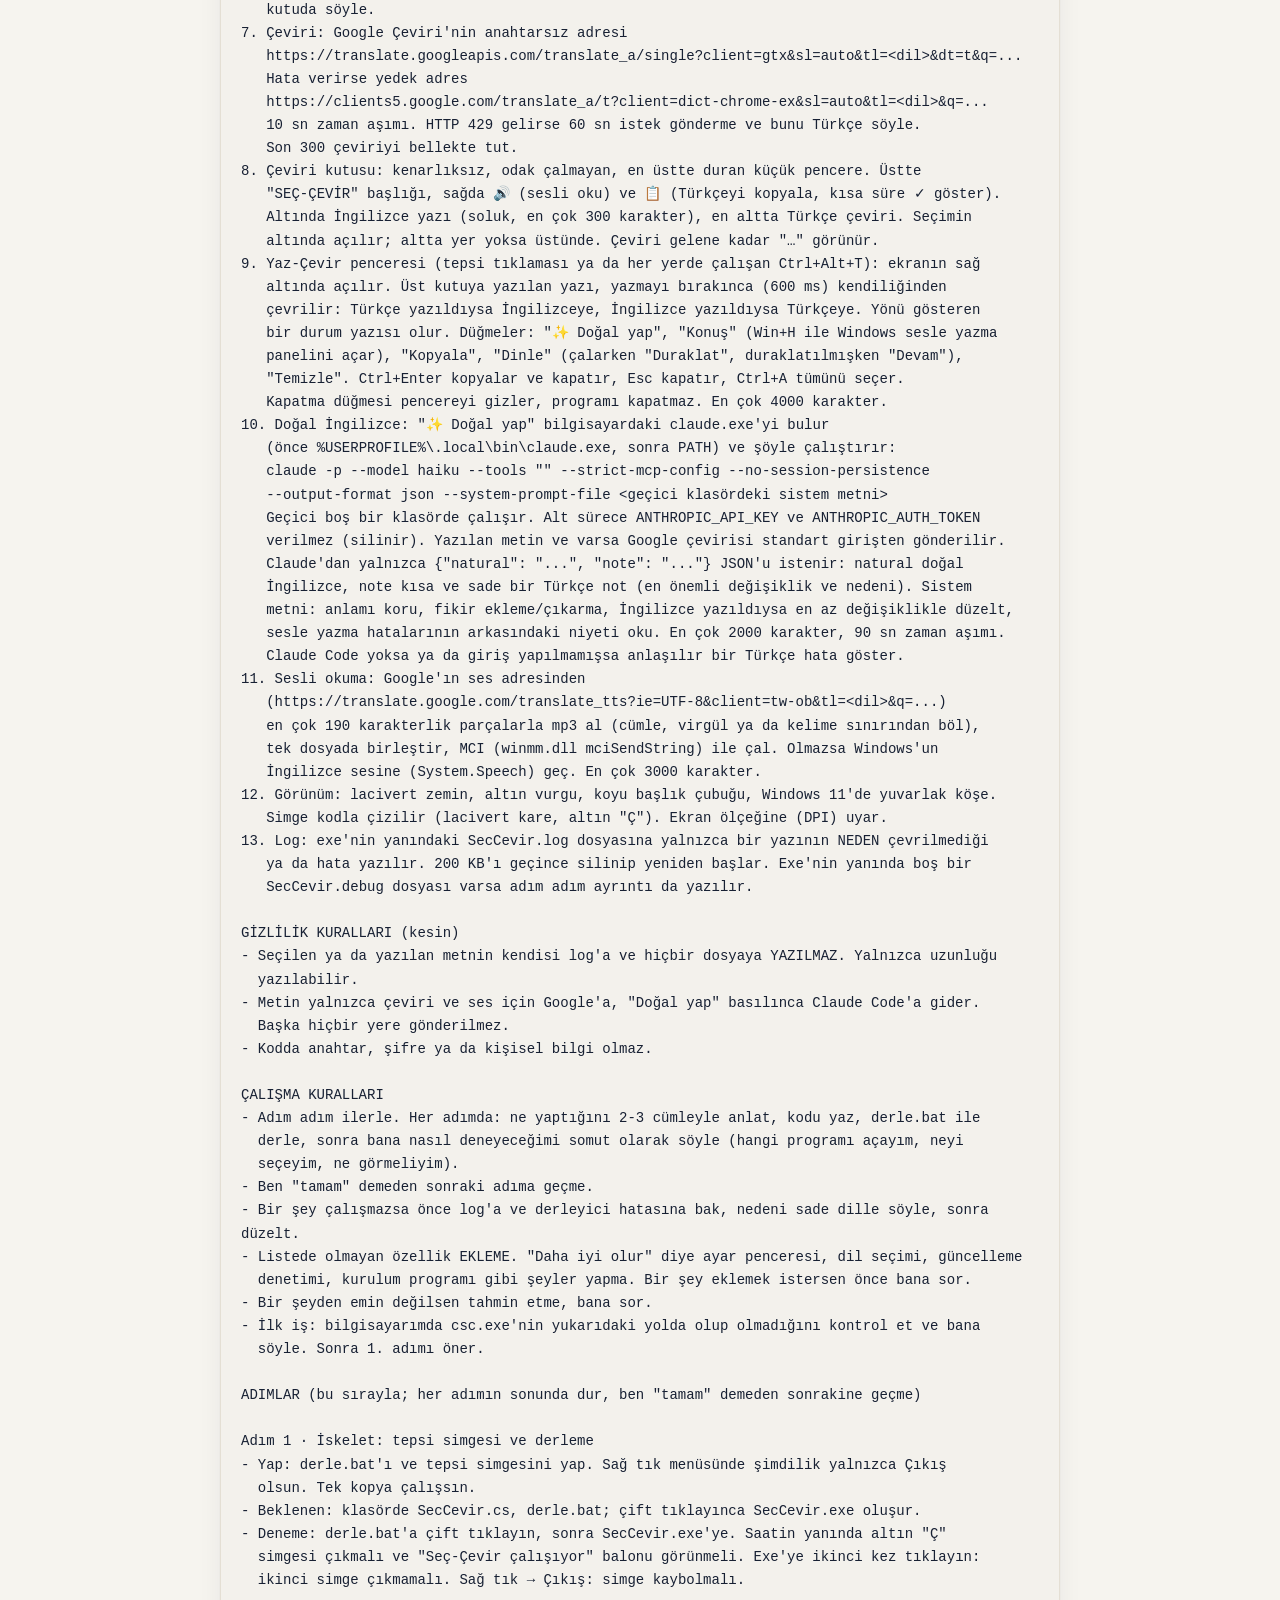
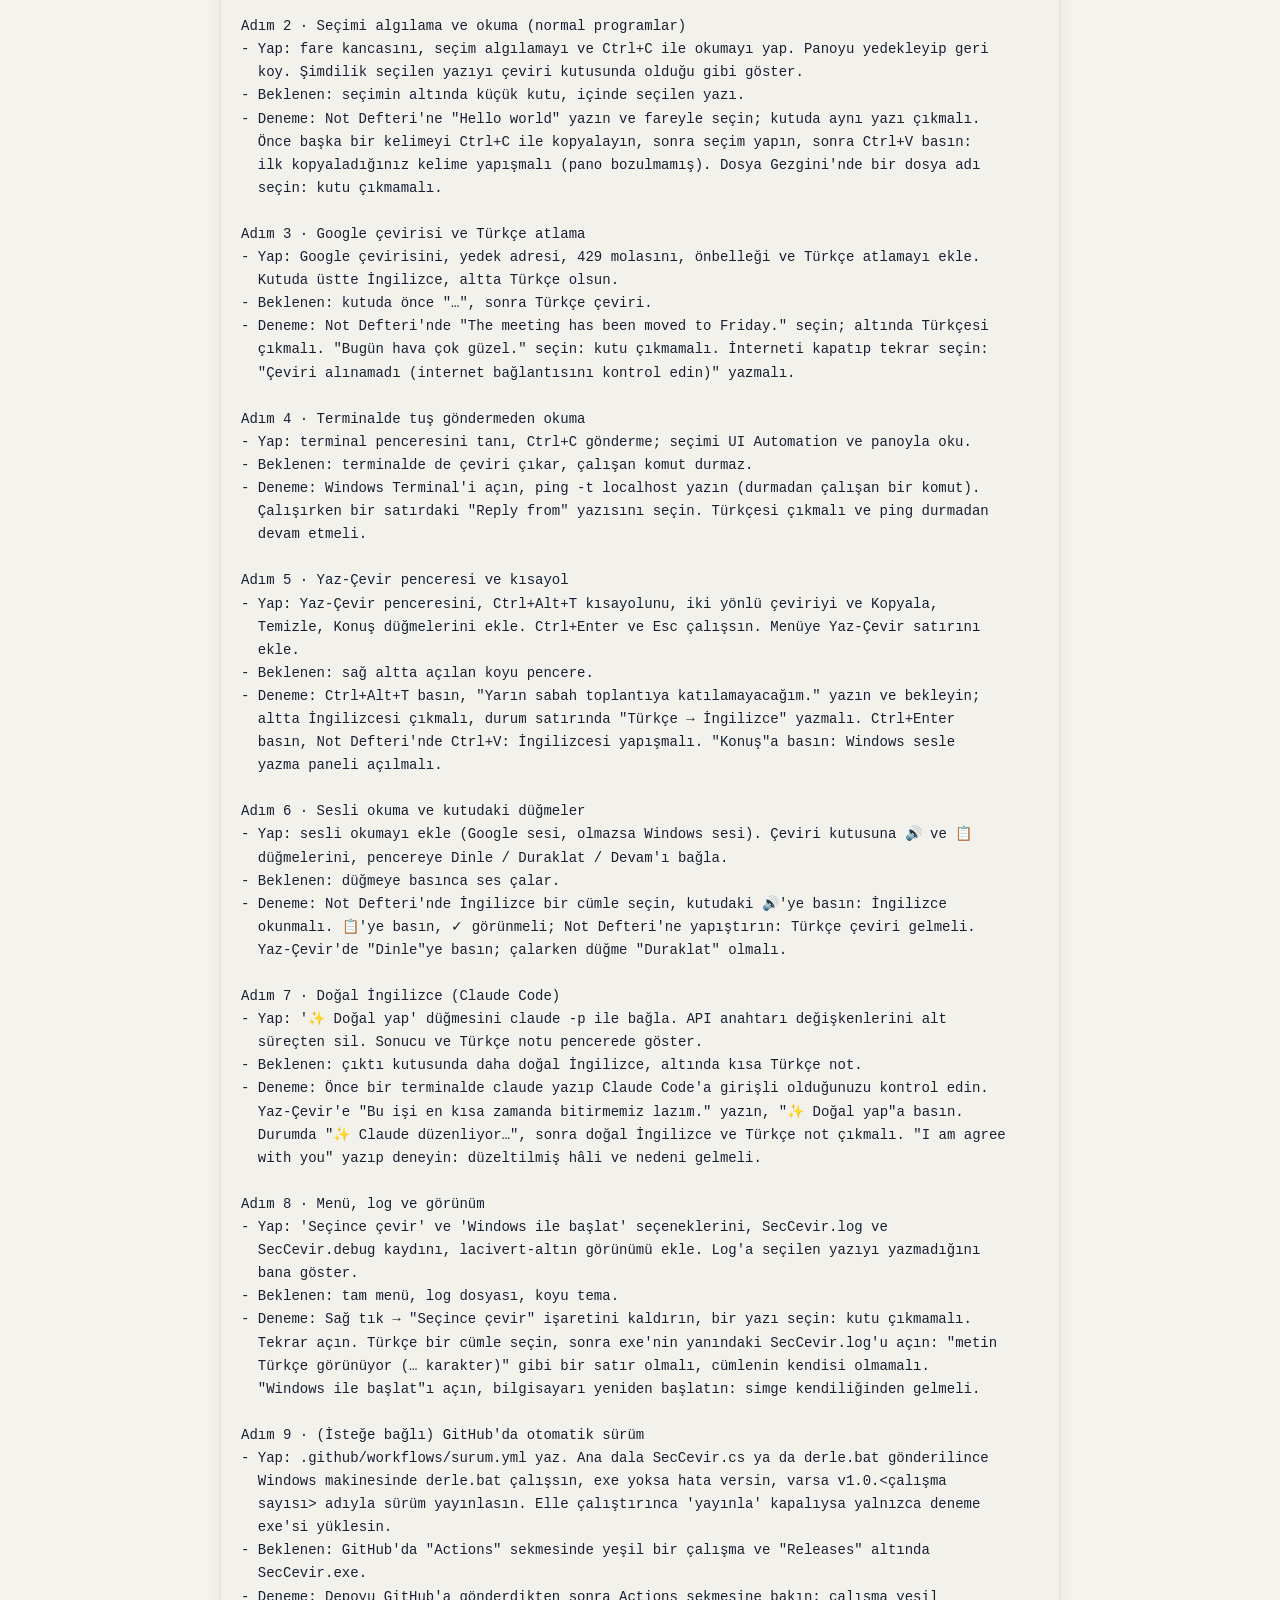
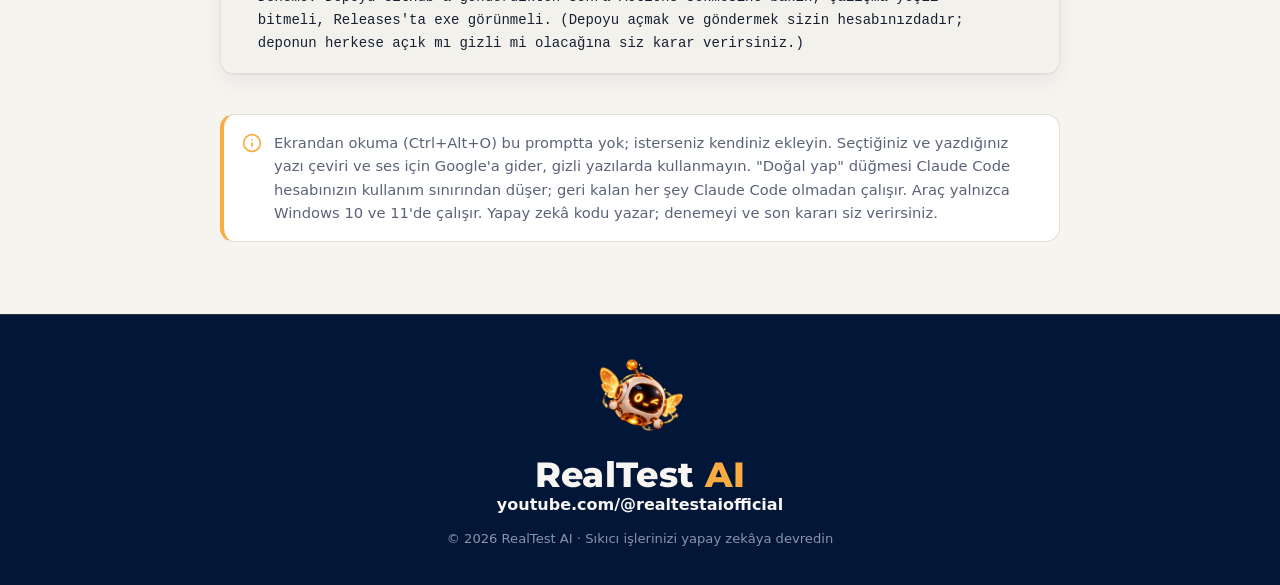
==== commit fc54e53e: "Kehribar maskotu logoya ve sekme ikonuna eklendi (Peri istedi) Co-Authored-By: Claude Opus 5.5 <nore" ====
--- a/seccevir/index.html
+++ b/seccevir/index.html
@@ -13,11 +13,13 @@
 <meta property="og:description" content="Tek master prompt: İngilizce seçin, Türkçesi altında çıksın.">
 <meta property="og:url" content="https://realtestaiofficial.github.io/seccevir/">
 <meta name="twitter:card" content="summary">
+<link rel="icon" type="image/png" sizes="32x32" href="../assets/favicon-32.png">
+<link rel="apple-touch-icon" href="../assets/apple-touch-icon.png">
 <link rel="preconnect" href="https://fonts.googleapis.com">
 <link rel="preconnect" href="https://fonts.gstatic.com" crossorigin>
 <link href="https://fonts.googleapis.com/css2?family=Montserrat:wght@700;800&display=swap" rel="stylesheet">
 <link rel="stylesheet" href="../assets/stil.css?v=3">
-<style>.logo-yazi{font-family:var(--baslik-font);font-weight:800;font-size:1.35rem;letter-spacing:.01em;color:var(--porselen);text-decoration:none;line-height:1}.logo-yazi span{color:var(--kehribar);margin-left:.3em}.logo-buyuk{font-size:2.2rem}</style>
+<style>.logo-yazi{font-family:var(--baslik-font);font-weight:800;font-size:1.35rem;letter-spacing:.01em;color:var(--porselen);text-decoration:none;line-height:1}.logo-yazi em{font-style:normal;color:var(--kehribar)}.logo-buyuk{font-size:2.2rem}.logo-yazi{display:inline-flex;align-items:center;gap:.5rem}.logo-yazi img{width:44px;height:44px}.logo-buyuk img{width:88px;height:88px}</style>
 </head>
 <body>
 
@@ -31,7 +33,7 @@
 
 <header class="ust">
   <div class="kap">
-    <a class="ust-logo logo-yazi" href="../" aria-label="RealTest AI ana sayfa">RealTest <span>AI</span></a>
+    <a class="ust-logo logo-yazi" href="../" aria-label="RealTest AI ana sayfa"><img src="../assets/kehribar.png" alt="" width="44" height="44"><span>RealTest <em>AI</em></span></a>
     <a class="ust-baglanti" href="https://www.youtube.com/@realtestaiofficial" target="_blank" rel="noopener">
       <svg aria-hidden="true"><use href="#i-youtube"/></svg><span>YouTube kanalı</span>
     </a>
@@ -258,7 +260,7 @@
 
 <footer class="alt">
   <div class="kap">
-    <a class="alt-logo logo-yazi logo-buyuk" href="https://www.youtube.com/@realtestaiofficial" target="_blank" rel="noopener">RealTest <span>AI</span></a>
+    <a class="alt-logo logo-yazi logo-buyuk" href="https://www.youtube.com/@realtestaiofficial" target="_blank" rel="noopener"><img src="../assets/kehribar.png" alt="" width="88" height="88" loading="lazy"><span>RealTest <em>AI</em></span></a>
     <a class="alt-kanal" href="https://www.youtube.com/@realtestaiofficial" target="_blank" rel="noopener">youtube.com/@realtestaiofficial</a>
     <small>© 2026 RealTest AI · Sıkıcı işlerinizi yapay zekâya devredin</small>
   </div>
--- a/assets/stil.css
+++ b/assets/stil.css
@@ -1,4 +1,4 @@
-/* Tılsım Perisi · prompt sayfaları ortak stil
+/* RealTest AI · prompt sayfaları ortak stil
    Renkler: 01-kanal-kimligi/marka-seti.md (gece laciverti, kehribar, bakır) */
 
 :root {
